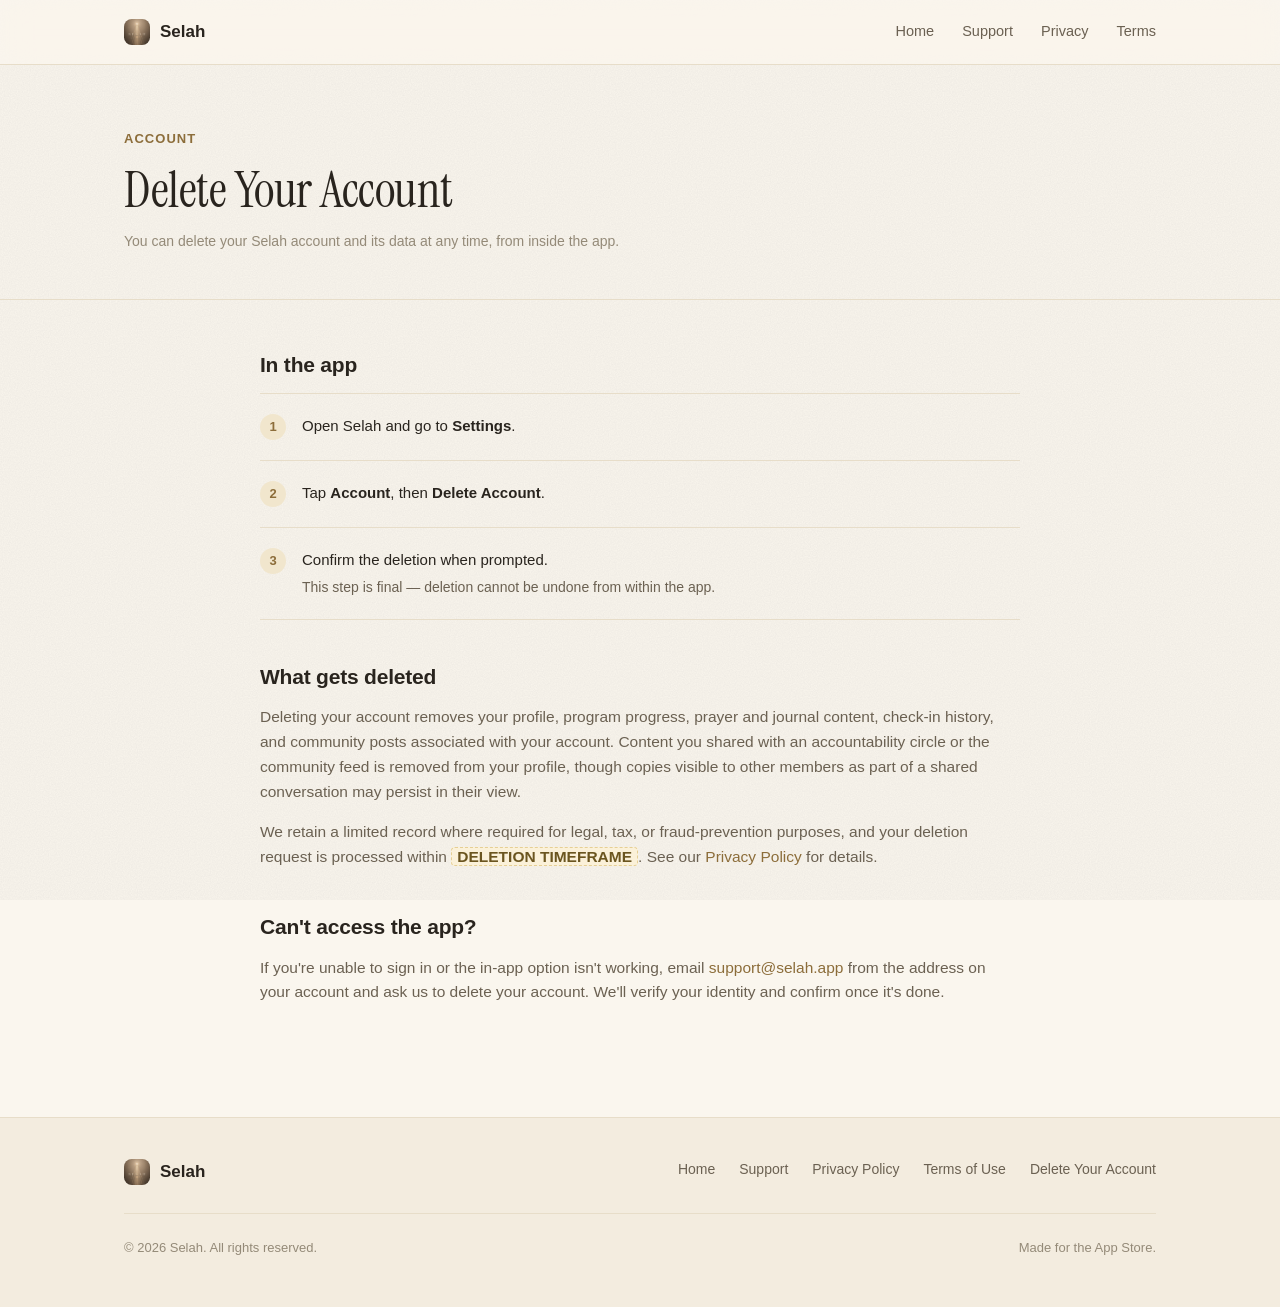
==== delete-account.html @ 83e859f2 "feat: launch Selah marketing site with legal pages and app icon Static HTML/CSS site to get Apple's " ====
<!doctype html>
<html lang="en">
<head>
  <meta charset="utf-8">
  <meta name="viewport" content="width=device-width, initial-scale=1">
  <title>Delete Your Account — Selah</title>
  <meta name="description" content="How to delete your Selah account and data.">
  <link rel="icon" href="assets/selah-mark-64.png" sizes="64x64" type="image/png">
  <link rel="icon" href="assets/selah-mark-32.png" sizes="32x32" type="image/png">
  <link rel="apple-touch-icon" href="assets/selah-mark-180.png">
  <link rel="preconnect" href="https://fonts.googleapis.com">
  <link rel="preconnect" href="https://fonts.gstatic.com" crossorigin>
  <link href="https://fonts.googleapis.com/css2?family=Instrument+Serif:ital@0;1&display=swap" rel="stylesheet">
  <link rel="stylesheet" href="styles.css">
</head>
<body>

  <nav class="site-nav">
    <div class="container">
      <a class="brand" href="index.html">
        <img class="orb-mark" src="assets/selah-mark-64.png" alt="" width="26" height="26">
        Selah
      </a>
      <ul class="nav-links">
        <li><a href="index.html">Home</a></li>
        <li><a href="support.html">Support</a></li>
        <li><a href="privacy.html">Privacy</a></li>
        <li><a href="terms.html">Terms</a></li>
      </ul>
    </div>
  </nav>

  <header class="doc-header">
    <div class="container">
      <span class="kicker">Account</span>
      <h1>Delete Your Account</h1>
      <p class="updated">You can delete your Selah account and its data at any time, from inside the app.</p>
    </div>
  </header>

  <main class="container">
    <div class="doc-body" style="max-width: 760px;">

      <h2>In the app</h2>
      <div class="steps">
        <div class="step">
          <span class="num">1</span>
          <div>
            <p>Open Selah and go to <strong>Settings</strong>.</p>
          </div>
        </div>
        <div class="step">
          <span class="num">2</span>
          <div>
            <p>Tap <strong>Account</strong>, then <strong>Delete Account</strong>.</p>
          </div>
        </div>
        <div class="step">
          <span class="num">3</span>
          <div>
            <p>Confirm the deletion when prompted.</p>
            <p class="sub">This step is final — deletion cannot be undone from within the app.</p>
          </div>
        </div>
      </div>

      <h2>What gets deleted</h2>
      <p>Deleting your account removes your profile, program progress, prayer and journal
      content, check-in history, and community posts associated with your account. Content
      you shared with an accountability circle or the community feed is removed from your
      profile, though copies visible to other members as part of a shared conversation may
      persist in their view.</p>
      <p>We retain a limited record where required for legal, tax, or fraud-prevention
      purposes, and your deletion request is processed within
      <span class="tbd">DELETION TIMEFRAME</span>. See our
      <a href="privacy.html#retention">Privacy Policy</a> for details.</p>

      <h2>Can't access the app?</h2>
      <p>
        If you're unable to sign in or the in-app option isn't working, email
        <a href="mailto:support@selah.app">support@selah.app</a> from the address on your
        account and ask us to delete your account. We'll verify your identity and confirm
        once it's done.
      </p>

    </div>
  </main>

  <footer class="site-footer">
    <div class="container">
      <div class="footer-grid">
        <a class="brand" href="index.html">
          <img class="orb-mark" src="assets/selah-mark-64.png" alt="" width="26" height="26">
          Selah
        </a>
        <ul class="footer-links">
          <li><a href="index.html">Home</a></li>
          <li><a href="support.html">Support</a></li>
          <li><a href="privacy.html">Privacy Policy</a></li>
          <li><a href="terms.html">Terms of Use</a></li>
          <li><a href="delete-account.html">Delete Your Account</a></li>
        </ul>
      </div>
      <div class="footer-fine">
        <span>&copy; 2026 Selah. All rights reserved.</span>
        <span>Made for the App Store.</span>
      </div>
    </div>
  </footer>

  <script src="motion.js" defer></script>
</body>
</html>
---- styles.css ----
/* Selah marketing site — shared styles
   Palette: creme / white paper, warm ink text, quiet gold accent. Light-only by design.
   Display type: Instrument Serif (headlines only). Body/UI stays system sans throughout. */

:root {
  color-scheme: light;

  --bg: #faf6ee;
  --bg-soft: #f3ecdf;
  --surface: #ffffff;
  --surface-border: #e7ddc9;

  --ink: #29241e;
  --ink-soft: #6b6152;
  --ink-faint: #948a78;

  --gold: #b6924f;
  --gold-deep: #8c6d3a;
  --gold-tint: #f1e6cd;

  --notice-bg: #fbf1d9;
  --notice-border: #e6cf94;
  --notice-text: #6b551f;

  --serif: "Instrument Serif", "Iowan Old Style", "Palatino Linotype", Georgia, serif;
  --sans: -apple-system, BlinkMacSystemFont, "SF Pro Text", "Helvetica Neue", Arial, sans-serif;

  --radius-lg: 18px;
  --radius-md: 12px;
  --radius-sm: 8px;
  --radius-btn: 10px;

  --container: 1080px;
}

* {
  box-sizing: border-box;
}

html {
  -webkit-text-size-adjust: 100%;
}

body {
  margin: 0;
  background-color: var(--bg);
  background-image: url("data:image/svg+xml,%3Csvg xmlns='http://www.w3.org/2000/svg' width='140' height='140'%3E%3Cfilter id='n'%3E%3CfeTurbulence type='fractalNoise' baseFrequency='0.85' numOctaves='2' stitchTiles='stitch'/%3E%3CfeColorMatrix type='matrix' values='0 0 0 0 0 0 0 0 0 0 0 0 0 0 0 0 0 0 0.05 0'/%3E%3C/filter%3E%3Crect width='100%25' height='100%25' filter='url(%23n)'/%3E%3C/svg%3E");
  background-blend-mode: multiply;
  background-attachment: fixed;
  color: var(--ink);
  font-family: var(--sans);
  font-size: 16px;
  line-height: 1.6;
  -webkit-font-smoothing: antialiased;
}

img {
  max-width: 100%;
}

a {
  color: var(--gold-deep);
  text-decoration: none;
}

a:hover {
  text-decoration: underline;
}

.container {
  max-width: var(--container);
  margin: 0 auto;
  padding: 0 24px;
}

/* ---------- Nav ---------- */

.site-nav {
  position: sticky;
  top: 0;
  z-index: 20;
  background: rgba(250, 246, 238, 0.82);
  backdrop-filter: saturate(180%) blur(14px);
  -webkit-backdrop-filter: saturate(180%) blur(14px);
  border-bottom: 1px solid var(--surface-border);
}

.site-nav .container {
  display: flex;
  align-items: center;
  justify-content: space-between;
  flex-wrap: wrap;
  gap: 8px 20px;
  min-height: 64px;
  padding-top: 10px;
  padding-bottom: 10px;
}

.brand {
  display: flex;
  align-items: center;
  gap: 10px;
  font-weight: 600;
  font-size: 17px;
  color: var(--ink);
}

.brand:hover {
  text-decoration: none;
}

.orb-mark {
  width: 26px;
  height: 26px;
  border-radius: 30%;
  flex: none;
  display: block;
  object-fit: cover;
}

.nav-links {
  display: flex;
  align-items: center;
  gap: 28px;
  list-style: none;
  margin: 0;
  padding: 0;
  font-size: 14.5px;
}

.nav-links a {
  color: var(--ink-soft);
  position: relative;
}

.nav-links a::after {
  content: "";
  position: absolute;
  left: 0;
  right: 100%;
  bottom: -4px;
  height: 1px;
  background: var(--ink);
  transition: right 0.2s ease;
}

.nav-links a:hover,
.nav-links a[aria-current="page"] {
  color: var(--ink);
  text-decoration: none;
}

.nav-links a:hover::after,
.nav-links a[aria-current="page"]::after {
  right: 0;
}

@media (max-width: 480px) {
  .nav-links {
    gap: 16px;
    font-size: 13.5px;
    width: 100%;
    justify-content: flex-start;
  }
}

/* ---------- Hero ---------- */

.hero {
  position: relative;
  padding: 108px 0 80px;
  text-align: center;
  overflow: hidden;
}

.hero::before {
  content: "";
  position: absolute;
  top: -260px;
  left: 50%;
  transform: translateX(-50%);
  width: 760px;
  height: 760px;
  border-radius: 50%;
  background: radial-gradient(circle, rgba(182, 146, 79, 0.18) 0%, rgba(182, 146, 79, 0) 68%);
  pointer-events: none;
  z-index: 0;
}

.hero .container {
  position: relative;
  z-index: 1;
}

.hero-mark {
  width: 64px;
  height: 64px;
  border-radius: 30%;
  display: block;
  margin: 0 auto 28px;
  box-shadow: 0 10px 26px -12px rgba(87, 66, 34, 0.45);
}

.status-line {
  display: inline-flex;
  align-items: center;
  gap: 9px;
  font-size: 13px;
  font-weight: 600;
  letter-spacing: 0.06em;
  text-transform: uppercase;
  color: var(--gold-deep);
  margin: 0 0 28px;
}

.status-dot {
  width: 6px;
  height: 6px;
  border-radius: 50%;
  background: var(--gold);
  box-shadow: 0 0 0 3px var(--gold-tint);
}

h1 {
  font-family: var(--serif);
  font-weight: 400;
  font-size: clamp(44px, 7vw, 72px);
  line-height: 1.05;
  letter-spacing: -0.01em;
  margin: 0 0 22px;
}

h1 em {
  font-style: italic;
  color: var(--gold-deep);
}

.hero p.lede {
  max-width: 520px;
  margin: 0 auto;
  font-size: 18.5px;
  color: var(--ink-soft);
}

.hero-actions {
  margin-top: 38px;
  display: flex;
  gap: 22px;
  justify-content: center;
  align-items: center;
  flex-wrap: wrap;
}

.btn {
  display: inline-flex;
  align-items: center;
  gap: 8px;
  padding: 14px 26px;
  border-radius: var(--radius-btn);
  font-size: 15px;
  font-weight: 600;
  border: 1px solid transparent;
  cursor: pointer;
  transition: transform 0.2s ease, background 0.2s ease, box-shadow 0.2s ease;
}

.btn:hover {
  text-decoration: none;
  transform: translateY(-1px);
}

.btn-primary {
  background: var(--ink);
  color: #fdfaf3;
  box-shadow: 0 1px 2px rgba(41, 36, 30, 0.15);
}

.btn-primary:hover {
  background: #423b30;
  box-shadow: 0 6px 18px -6px rgba(41, 36, 30, 0.4);
}

.link-arrow {
  display: inline-flex;
  align-items: center;
  gap: 6px;
  font-weight: 600;
  font-size: 15px;
  color: var(--ink);
  padding: 14px 2px;
}

.link-arrow span {
  display: inline-block;
  transition: transform 0.25s ease;
}

.link-arrow:hover {
  color: var(--gold-deep);
  text-decoration: none;
}

.link-arrow:hover span {
  transform: translateX(4px);
}

/* ---------- Sections ---------- */

section {
  padding: 64px 0;
}

.section-head {
  max-width: 620px;
  margin: 0 auto 48px;
  text-align: center;
}

.section-head .kicker {
  display: block;
  font-size: 13px;
  font-weight: 700;
  letter-spacing: 0.08em;
  text-transform: uppercase;
  color: var(--gold-deep);
  margin-bottom: 12px;
}

.section-head h2 {
  font-family: var(--serif);
  font-weight: 400;
  font-size: clamp(30px, 4.4vw, 42px);
  letter-spacing: -0.005em;
  margin: 0 0 14px;
  line-height: 1.15;
}

.section-head p {
  color: var(--ink-soft);
  font-size: 17px;
  margin: 0;
}

/* ---------- Feature list (editorial, replaces card grid) ---------- */

.feature-list {
  list-style: none;
  margin: 0 auto;
  padding: 0;
  max-width: 760px;
  border-top: 1px solid var(--surface-border);
}

.feature-list li {
  display: flex;
  align-items: flex-start;
  gap: 22px;
  padding: 30px 0;
  border-bottom: 1px solid var(--surface-border);
}

.feature-num {
  flex: none;
  width: 30px;
  padding-top: 6px;
  font-family: var(--serif);
  font-size: 20px;
  color: var(--ink-faint);
}

.feature-icon {
  flex: none;
  width: 42px;
  height: 42px;
  border-radius: 50%;
  background: var(--gold-tint);
  color: var(--gold-deep);
  display: flex;
  align-items: center;
  justify-content: center;
  transition: background 0.25s ease, color 0.25s ease;
}

.feature-icon svg {
  width: 19px;
  height: 19px;
}

.feature-list li:hover .feature-icon {
  background: var(--gold);
  color: #fff;
}

.feature-copy h3 {
  margin: 2px 0 6px;
  font-size: 16.5px;
  font-weight: 600;
  letter-spacing: -0.005em;
}

.feature-copy p {
  margin: 0;
  color: var(--ink-soft);
  font-size: 14.5px;
  max-width: 480px;
}

.band {
  background: var(--surface);
  border-top: 1px solid var(--surface-border);
  border-bottom: 1px solid var(--surface-border);
}

.two-col {
  display: grid;
  grid-template-columns: 1fr 1fr;
  gap: 56px;
  align-items: center;
}

.two-col .eyebrow-label {
  display: block;
  font-size: 13px;
  font-weight: 700;
  letter-spacing: 0.08em;
  text-transform: uppercase;
  color: var(--gold-deep);
  margin-bottom: 16px;
}

.two-col h2 {
  font-family: var(--serif);
  font-weight: 400;
  font-size: clamp(28px, 3.6vw, 38px);
  letter-spacing: -0.005em;
  line-height: 1.15;
  margin: 0 0 16px;
}

.two-col p {
  color: var(--ink-soft);
  font-size: 16px;
}

.pillar-list {
  list-style: none;
  margin: 0;
  padding: 0;
  display: grid;
  gap: 0;
}

.pillar-list li {
  display: flex;
  gap: 18px;
  align-items: flex-start;
  padding: 18px 0;
  border-top: 1px solid var(--surface-border);
}

.pillar-list li:first-child {
  border-top: none;
  padding-top: 0;
}

.pillar-index {
  flex: none;
  width: 26px;
  padding-top: 1px;
  font-family: var(--serif);
  font-size: 17px;
  color: var(--ink-faint);
}

.pillar-list strong {
  display: block;
  font-size: 15.5px;
  margin-bottom: 3px;
}

.pillar-list span.desc {
  color: var(--ink-soft);
  font-size: 14.5px;
}

/* ---------- CTA ---------- */

.cta {
  position: relative;
  text-align: center;
  padding: 88px 0;
  overflow: hidden;
}

.cta::before {
  content: "";
  position: absolute;
  bottom: -300px;
  left: 50%;
  transform: translateX(-50%);
  width: 700px;
  height: 700px;
  border-radius: 50%;
  background: radial-gradient(circle, rgba(182, 146, 79, 0.14) 0%, rgba(182, 146, 79, 0) 68%);
  pointer-events: none;
}

.cta .container {
  position: relative;
}

.cta h2 {
  font-family: var(--serif);
  font-weight: 400;
  font-size: clamp(30px, 4.4vw, 40px);
  margin: 0 0 14px;
  letter-spacing: -0.005em;
}

.cta p {
  color: var(--ink-soft);
  margin: 0 0 30px;
}

/* ---------- Footer ---------- */

.site-footer {
  border-top: 1px solid var(--surface-border);
  padding: 40px 0 48px;
  background: var(--bg-soft);
}

.footer-grid {
  display: flex;
  justify-content: space-between;
  align-items: flex-start;
  flex-wrap: wrap;
  gap: 24px;
}

.footer-links {
  display: flex;
  gap: 24px;
  flex-wrap: wrap;
  list-style: none;
  margin: 0;
  padding: 0;
  font-size: 14px;
}

.footer-links a {
  color: var(--ink-soft);
}

.footer-fine {
  margin-top: 28px;
  padding-top: 24px;
  border-top: 1px solid var(--surface-border);
  font-size: 13px;
  color: var(--ink-faint);
  display: flex;
  justify-content: space-between;
  flex-wrap: wrap;
  gap: 10px;
}

/* ---------- Legal / doc pages ---------- */

.doc-header {
  padding: 64px 0 32px;
  border-bottom: 1px solid var(--surface-border);
}

.doc-header .kicker {
  display: block;
  font-size: 13px;
  font-weight: 700;
  letter-spacing: 0.08em;
  text-transform: uppercase;
  color: var(--gold-deep);
  margin-bottom: 14px;
}

.doc-header h1 {
  font-size: clamp(34px, 5.4vw, 50px);
  margin: 0 0 14px;
}

.doc-header .updated {
  color: var(--ink-faint);
  font-size: 14px;
}

.doc-notice {
  margin: 32px 0 8px;
  padding: 16px 20px;
  border-radius: var(--radius-md);
  background: var(--notice-bg);
  border: 1px solid var(--notice-border);
  color: var(--notice-text);
  font-size: 14.5px;
}

.doc-notice strong {
  color: var(--notice-text);
}

.doc-body {
  max-width: 720px;
  margin: 0 auto;
  padding: 48px 0 96px;
}

.doc-body h2 {
  font-size: 21px;
  margin: 40px 0 12px;
  letter-spacing: -0.01em;
}

.doc-body h2:first-child {
  margin-top: 0;
}

.doc-body p {
  color: var(--ink-soft);
  margin: 0 0 16px;
  font-size: 15.5px;
}

.doc-body ul,
.doc-body ol {
  color: var(--ink-soft);
  font-size: 15.5px;
  padding-left: 22px;
  margin: 0 0 16px;
}

.doc-body li {
  margin-bottom: 8px;
}

.doc-body a {
  color: var(--gold-deep);
}

.doc-toc {
  max-width: 720px;
  margin: 0 auto;
  padding-top: 28px;
}

.doc-toc nav {
  border: 1px solid var(--surface-border);
  border-radius: var(--radius-md);
  padding: 18px 22px;
}

.doc-toc p.label {
  margin: 0 0 10px;
  font-size: 12.5px;
  font-weight: 700;
  letter-spacing: 0.06em;
  text-transform: uppercase;
  color: var(--ink-faint);
}

.doc-toc ol {
  margin: 0;
  padding-left: 18px;
  columns: 2;
  font-size: 14px;
}

.doc-toc li {
  margin-bottom: 6px;
  break-inside: avoid;
}

.steps {
  display: grid;
  gap: 0;
  margin: 0 0 16px;
  border-top: 1px solid var(--surface-border);
}

.step {
  display: flex;
  gap: 16px;
  padding: 20px 0;
  border-bottom: 1px solid var(--surface-border);
}

.step .num {
  flex: none;
  width: 26px;
  height: 26px;
  border-radius: 50%;
  background: var(--gold-tint);
  color: var(--gold-deep);
  font-weight: 700;
  font-size: 13px;
  display: flex;
  align-items: center;
  justify-content: center;
}

.step p {
  margin: 0;
  font-size: 15px;
  color: var(--ink);
}

.step p.sub {
  margin-top: 4px;
  color: var(--ink-soft);
  font-size: 14px;
}

.contact-card {
  border: 1px solid var(--surface-border);
  border-radius: var(--radius-md);
  padding: 22px 24px;
  margin-bottom: 14px;
}

.contact-card h3 {
  margin: 0 0 6px;
  font-size: 16px;
}

.contact-card p {
  margin: 0;
  color: var(--ink-soft);
  font-size: 14.5px;
}

.contact-card a.email {
  font-size: 15px;
  font-weight: 600;
  color: var(--gold-deep);
}

.tbd {
  background: var(--notice-bg);
  color: var(--notice-text);
  border: 1px dashed var(--notice-border);
  border-radius: 4px;
  padding: 0 5px;
  font-weight: 600;
  font-style: normal;
}

/* ---------- Scroll reveal (progressive enhancement — see motion.js) ---------- */

[data-reveal].reveal-init {
  opacity: 0;
  transform: translateY(16px);
  transition: opacity 0.7s ease, transform 0.7s ease;
}

[data-reveal].reveal-in {
  opacity: 1;
  transform: translateY(0);
}

@media (prefers-reduced-motion: reduce) {
  [data-reveal].reveal-init {
    transition: none;
    opacity: 1;
    transform: none;
  }
}

/* ---------- Responsive ---------- */

@media (max-width: 860px) {
  .two-col {
    grid-template-columns: 1fr;
    gap: 32px;
  }

  .doc-toc ol {
    columns: 1;
  }
}

@media (max-width: 560px) {
  body {
    background-attachment: scroll;
  }

  .hero {
    padding: 72px 0 52px;
  }

  .feature-list li {
    gap: 16px;
  }

  .feature-num {
    display: none;
  }

  .footer-grid {
    flex-direction: column;
  }

  .footer-fine {
    flex-direction: column;
  }
}
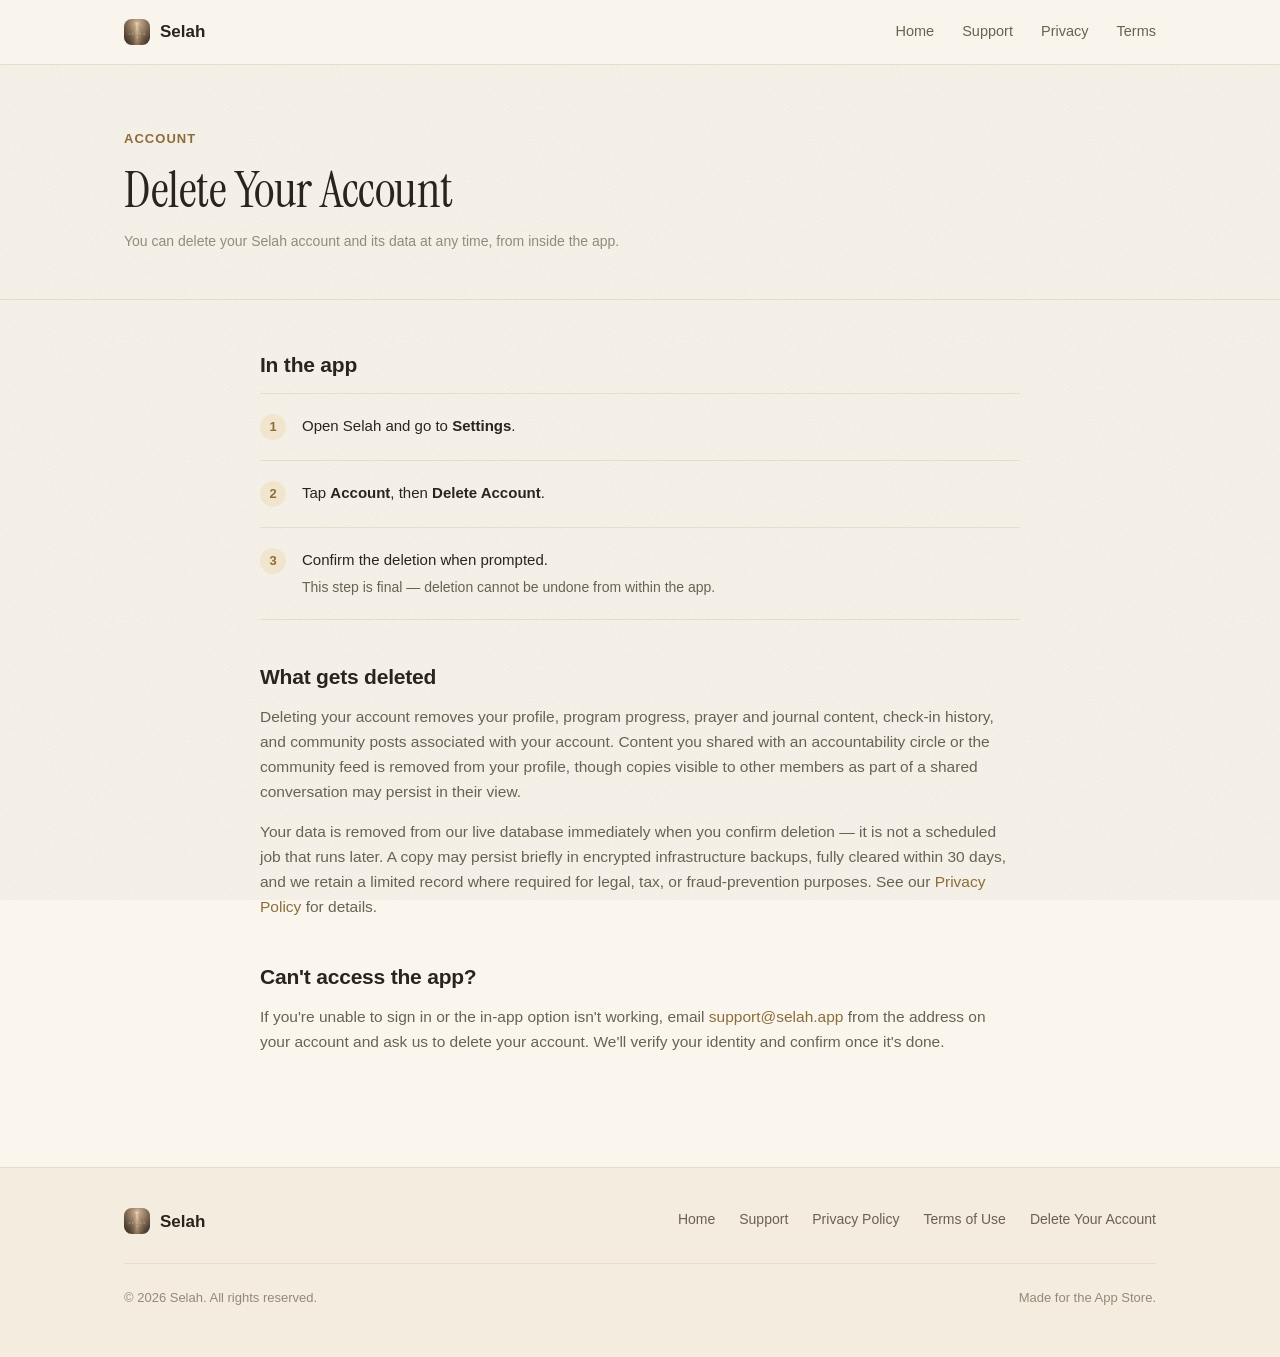
==== commit f0035e35: "docs: complete privacy policy and terms of use for launch review Fills in the legal pages with facts" ====
--- a/delete-account.html
+++ b/delete-account.html
@@ -70,9 +70,10 @@
       you shared with an accountability circle or the community feed is removed from your
       profile, though copies visible to other members as part of a shared conversation may
       persist in their view.</p>
-      <p>We retain a limited record where required for legal, tax, or fraud-prevention
-      purposes, and your deletion request is processed within
-      <span class="tbd">DELETION TIMEFRAME</span>. See our
+      <p>Your data is removed from our live database immediately when you confirm deletion —
+      it is not a scheduled job that runs later. A copy may persist briefly in encrypted
+      infrastructure backups, fully cleared within 30 days, and we retain a limited record
+      where required for legal, tax, or fraud-prevention purposes. See our
       <a href="privacy.html#retention">Privacy Policy</a> for details.</p>
 
       <h2>Can't access the app?</h2>
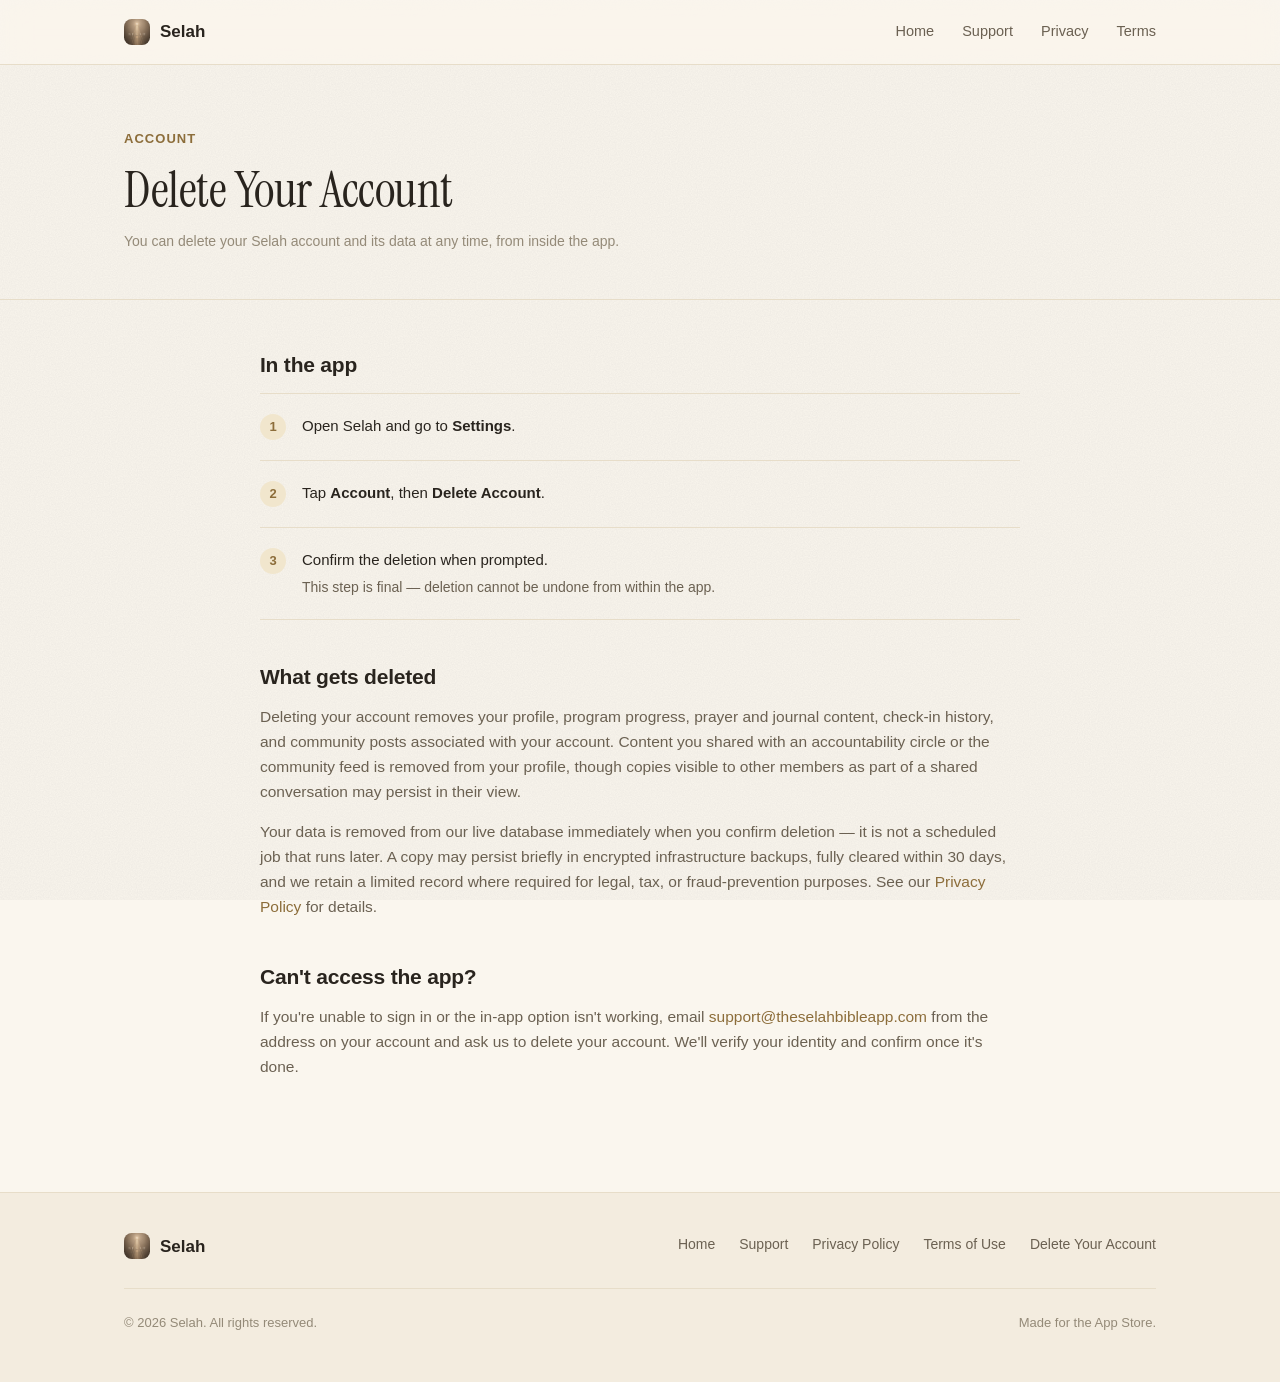
==== commit 3756c59f: "fix: switch live domain from placeholder selah.app to theselahbibleapp.com DNS confirms theselahbibl" ====
--- a/delete-account.html
+++ b/delete-account.html
@@ -79,7 +79,7 @@
       <h2>Can't access the app?</h2>
       <p>
         If you're unable to sign in or the in-app option isn't working, email
-        <a href="mailto:support@selah.app">support@selah.app</a> from the address on your
+        <a href="mailto:support@theselahbibleapp.com">support@theselahbibleapp.com</a> from the address on your
         account and ask us to delete your account. We'll verify your identity and confirm
         once it's done.
       </p>
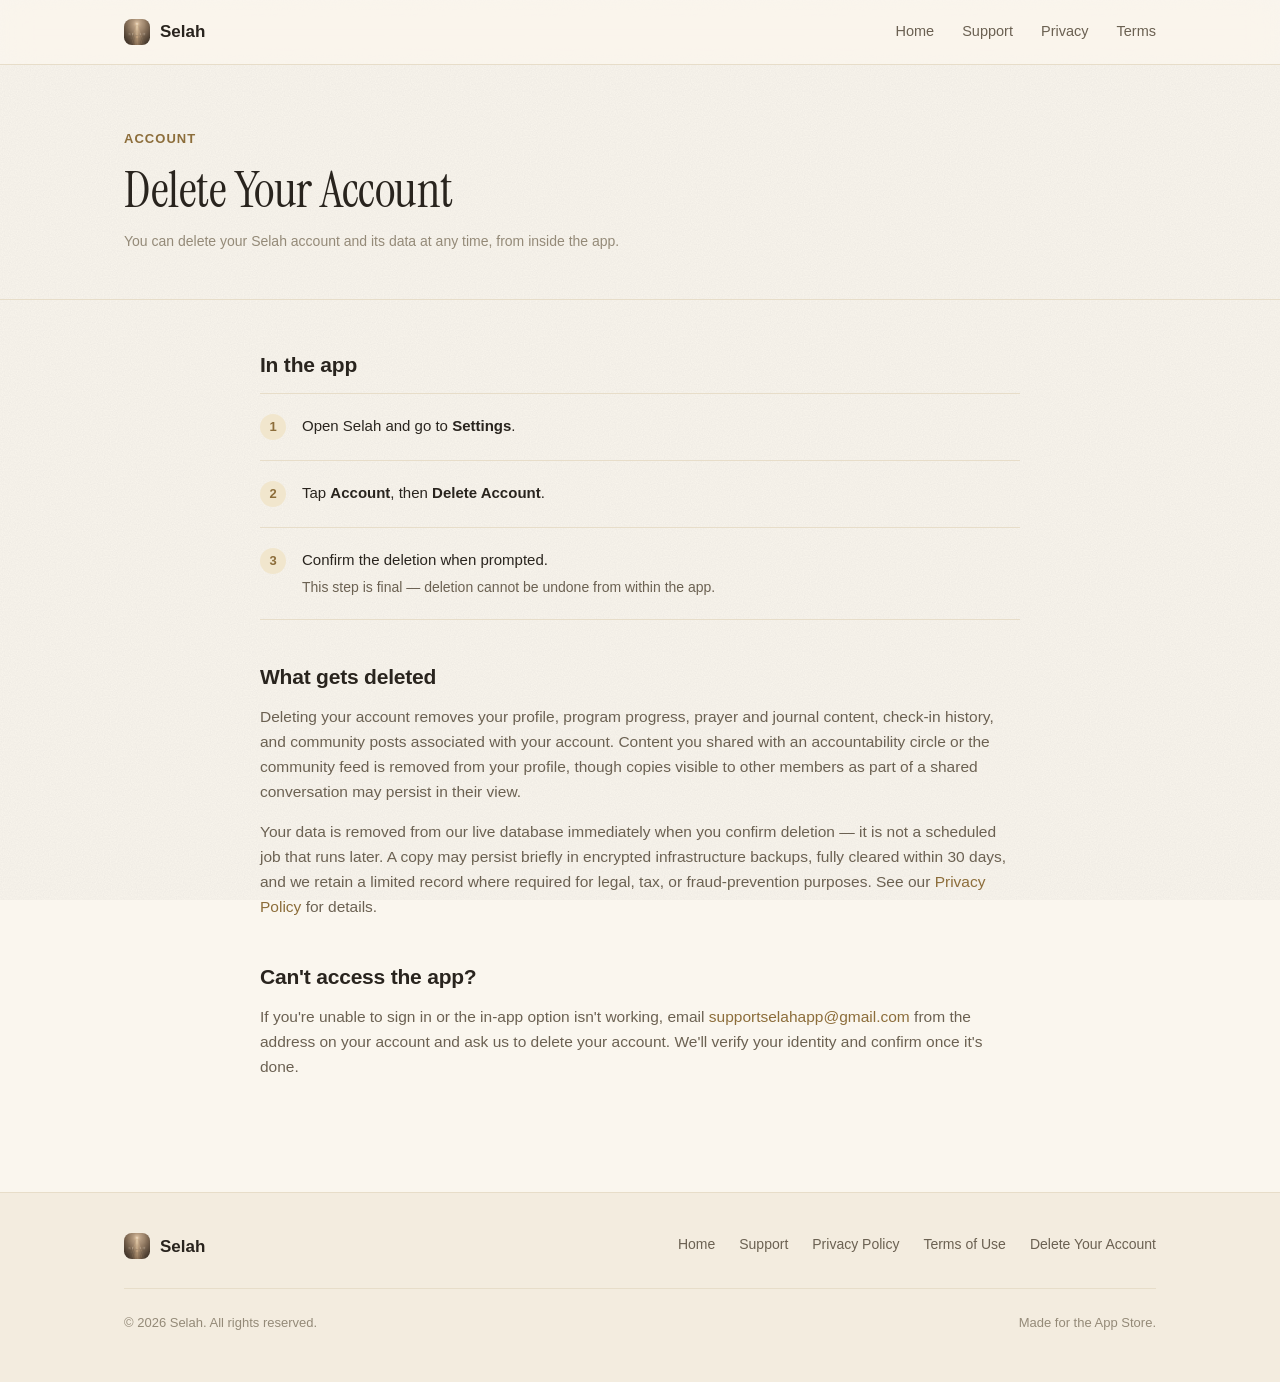
==== commit 99bf369d: "fix: consolidate support/privacy contact to one address Replaces the separate support@theselahbiblea" ====
--- a/delete-account.html
+++ b/delete-account.html
@@ -79,7 +79,7 @@
       <h2>Can't access the app?</h2>
       <p>
         If you're unable to sign in or the in-app option isn't working, email
-        <a href="mailto:support@theselahbibleapp.com">support@theselahbibleapp.com</a> from the address on your
+        <a href="mailto:supportselahapp@gmail.com">supportselahapp@gmail.com</a> from the address on your
         account and ask us to delete your account. We'll verify your identity and confirm
         once it's done.
       </p>
